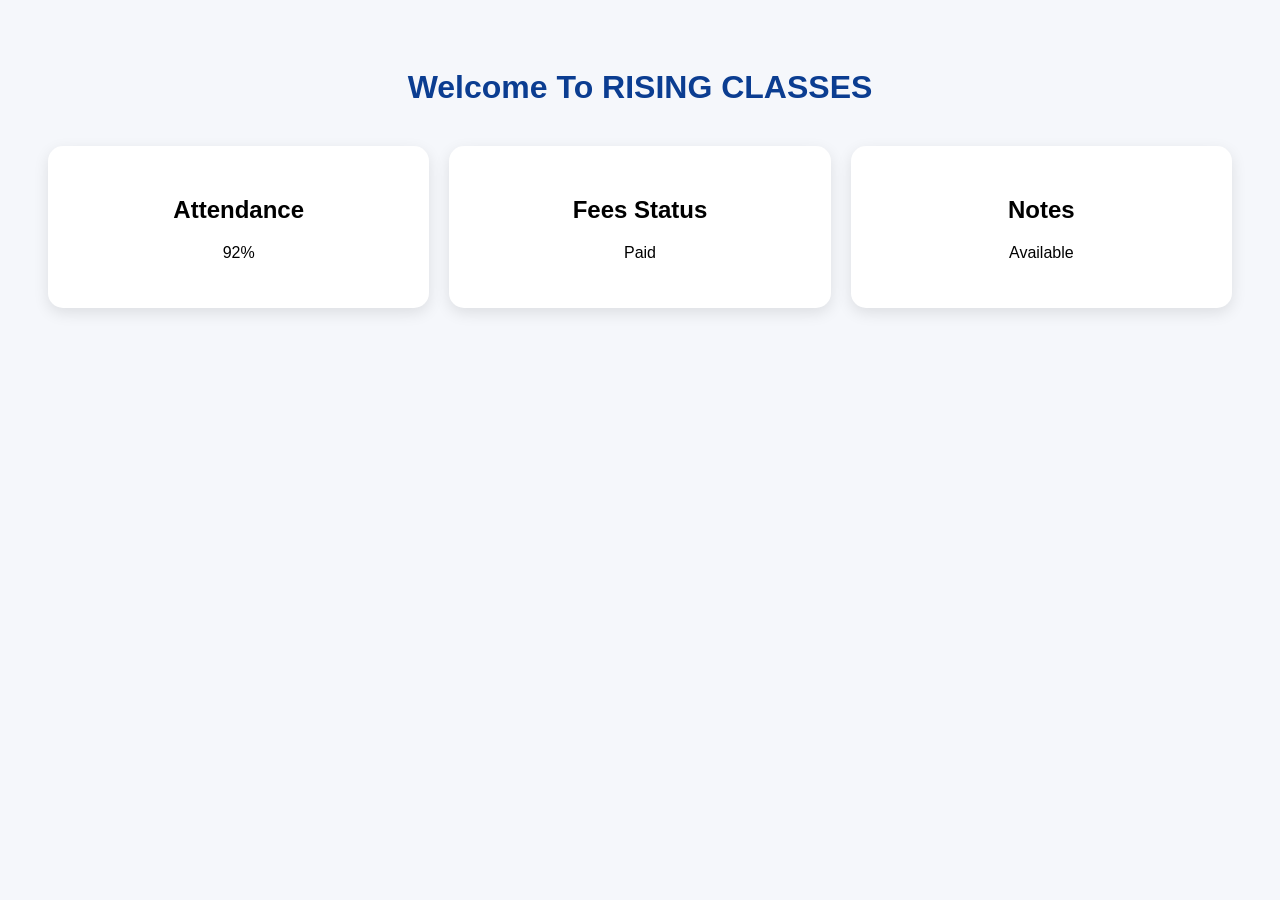
==== dashboard.html @ 3d07737f "second commit" ====
<!DOCTYPE html>
<html>
<head>
<title>Student Dashboard</title>
<link rel="stylesheet" href="css/dashboard.css">
</head>
<body>

<div class="dashboard">

<h1>Welcome To RISING CLASSES</h1>

<div class="dashboard-cards">

<div class="dashboard-card">
<h2>Attendance</h2>
<p>92%</p>
</div>

<div class="dashboard-card">
<h2>Fees Status</h2>
<p>Paid</p>
</div>

<div class="dashboard-card">
<h2>Notes</h2>
<p>Available</p>
</div>

</div>

</div>

</body>
</html>
---- css/dashboard.css ----
body{
font-family:Arial;
background:#f5f7fb;
padding:40px;
}





.dashboard h1{
text-align:center;
margin-bottom:40px;
color:#0b3d91;
}

.dashboard-cards{
display:grid;
grid-template-columns:repeat(auto-fit,minmax(250px,1fr));
gap:20px;
}

.dashboard-card{
background:white;
padding:30px;
border-radius:15px;
text-align:center;
box-shadow:0 5px 15px rgba(0,0,0,0.1);
}
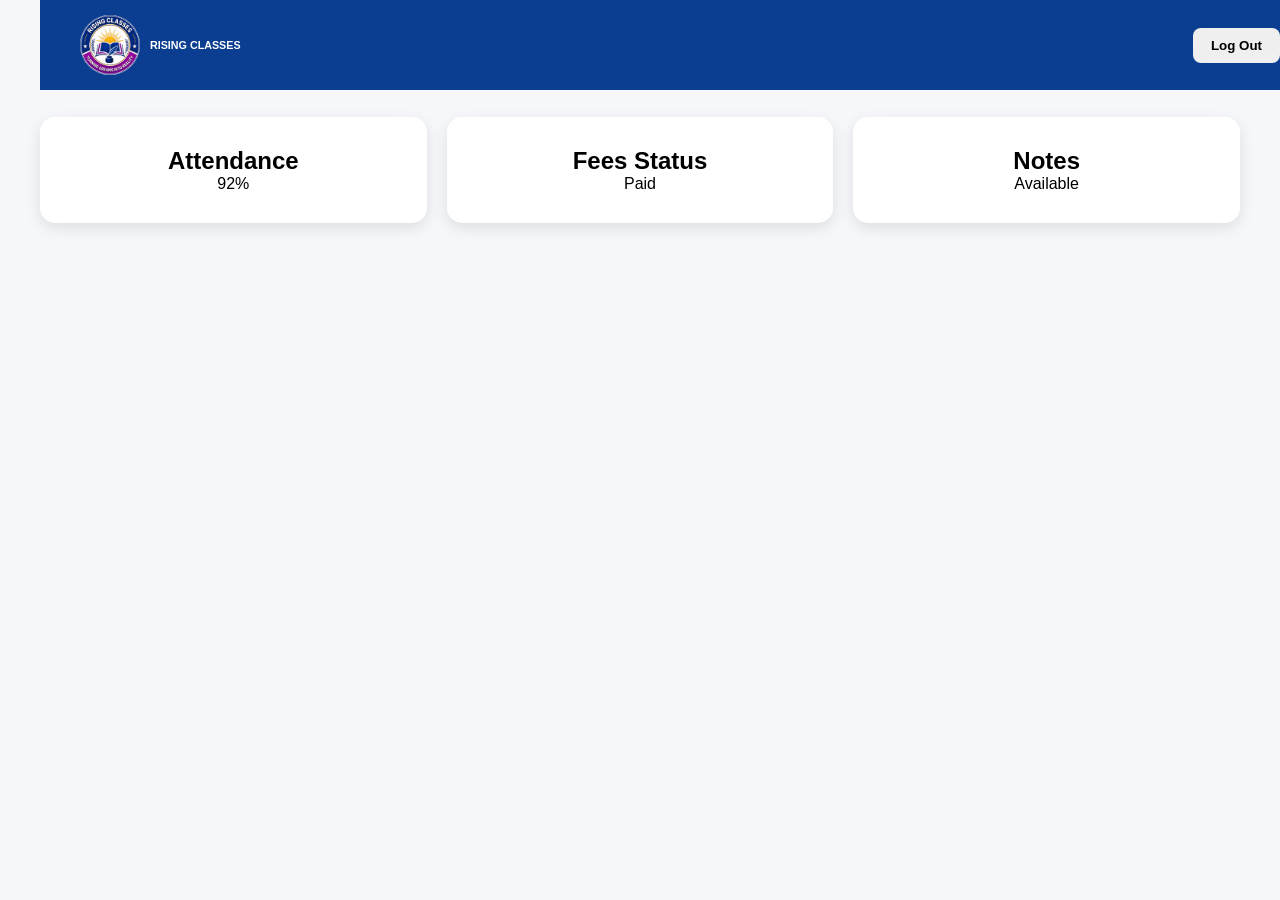
==== commit 5828273a: "Thrid commit" ====
--- a/dashboard.html
+++ b/dashboard.html
@@ -3,13 +3,36 @@
 <head>
 <title>Student Dashboard</title>
 <link rel="stylesheet" href="css/dashboard.css">
+<link rel="stylesheet" href="css/style.css">
 </head>
 <body>
+<header>
 
+<div class="logo-section">
+    <div class="logo ">
+        <img
+        src="images/logo.jpeg"
+        alt="Rising Classes Logo"
+        class="logo-image">
+        <h6>RISING CLASSES</h6>
+    </div>
+    
+</div>
+
+
+<div class="auth-buttons">
+<button onclick="logout()"  id="logout">Log Out </button>
+</div>
+
+</header>
+
+
+
+
+
+</div>
 <div class="dashboard">
-
 <h1>Welcome To RISING CLASSES</h1>
-
 <div class="dashboard-cards">
 
 <div class="dashboard-card">
@@ -28,8 +51,9 @@
 </div>
 
 </div>
+</div>
+<script src="js/auth.js"></script>
+<script src="js/script.js"></script>
+</body>
 
-</div>
-
-</body>
 </html>
--- a/css/style.css
+++ b/css/style.css
@@ -0,0 +1,204 @@
+*{
+margin:0;
+padding:0;
+box-sizing:border-box;
+scroll-behavior:smooth;
+font-family:Arial;
+}
+
+body{
+background:#f5f7fb;
+}
+
+header{
+position:fixed;
+top:0;
+width:100%;
+padding:15px 40px;
+background:#0b3d91;
+display:flex;
+justify-content:space-between;
+align-items:center;
+z-index:1000;
+}
+
+.logo-section{
+display:flex;
+align-items:center;
+gap:10px;
+color:white;
+}
+
+.logo-circle{
+width:45px;
+height:45px;
+border-radius:50%;
+background:orange;
+display:flex;
+align-items:center;
+justify-content:center;
+color:white;
+font-size:22px;
+}
+
+.logo-image{
+
+width:60px;
+height:60px;
+
+object-fit:contain;
+
+border-radius:50%;
+
+display:block;
+
+}
+
+
+.logo{
+
+display:flex;
+align-items:center;
+justify-content:center;
+
+gap:10px;
+
+}
+
+/* .logo{
+
+display:flex;
+flex-direction:column;
+
+align-items:center;
+justify-content:center;
+
+text-align:center;
+
+gap:10px;
+
+} */
+
+nav ul{
+display:flex;
+list-style:none;
+gap:20px;
+}
+
+nav ul li a{
+text-decoration:none;
+color:white;
+font-weight:bold;
+}
+
+.auth-buttons{
+display:flex;
+gap:10px;
+}
+
+.auth-buttons button{
+padding:10px 18px;
+border:none;
+border-radius:8px;
+font-weight:bold;
+cursor:pointer;
+}
+
+.hero{
+height:100vh;
+background:linear-gradient(rgba(0,0,0,0.6), rgba(0,0,0,0.6)),
+url('https://images.unsplash.com/photo-1523240795612-9a054b0db644?q=80&w=1400');
+background-size:cover;
+display:flex;
+justify-content:center;
+align-items:center;
+text-align:center;
+color:white;
+padding:20px;
+}
+
+.hero-content h1{
+font-size:60px;
+margin-bottom:20px;
+}
+
+.hero-content p{
+font-size:22px;
+margin-bottom:30px;
+}
+
+.main-btn{
+padding:14px 30px;
+background:orange;
+color:white;
+border:none;
+border-radius:8px;
+font-size:18px;
+cursor:pointer;
+}
+
+section{
+padding:100px 50px;
+}
+
+.section-title{
+text-align:center;
+font-size:40px;
+margin-bottom:50px;
+color:#0b3d91;
+}
+
+.card-container{
+display:grid;
+grid-template-columns:repeat(auto-fit,minmax(250px,1fr));
+gap:25px;
+}
+
+.card{
+background:white;
+padding:25px;
+border-radius:15px;
+box-shadow:0 5px 15px rgba(0,0,0,0.1);
+text-align:center;
+}
+
+.card img{
+width:100%;
+height:220px;
+object-fit:cover;
+border-radius:12px;
+margin-bottom:15px;
+}
+
+.about-text{
+max-width:900px;
+margin:auto;
+text-align:center;
+font-size:20px;
+line-height:1.8;
+}
+
+.form-box{
+max-width:600px;
+margin:auto;
+background:white;
+padding:30px;
+border-radius:15px;
+box-shadow:0 5px 15px rgba(0,0,0,0.1);
+}
+
+.form-box input,
+.form-box textarea{
+width:100%;
+padding:14px;
+margin:12px 0;
+border:1px solid #ccc;
+border-radius:8px;
+}
+
+footer{
+background:#0b3d91;
+color:white;
+text-align:center;
+padding:20px;
+}
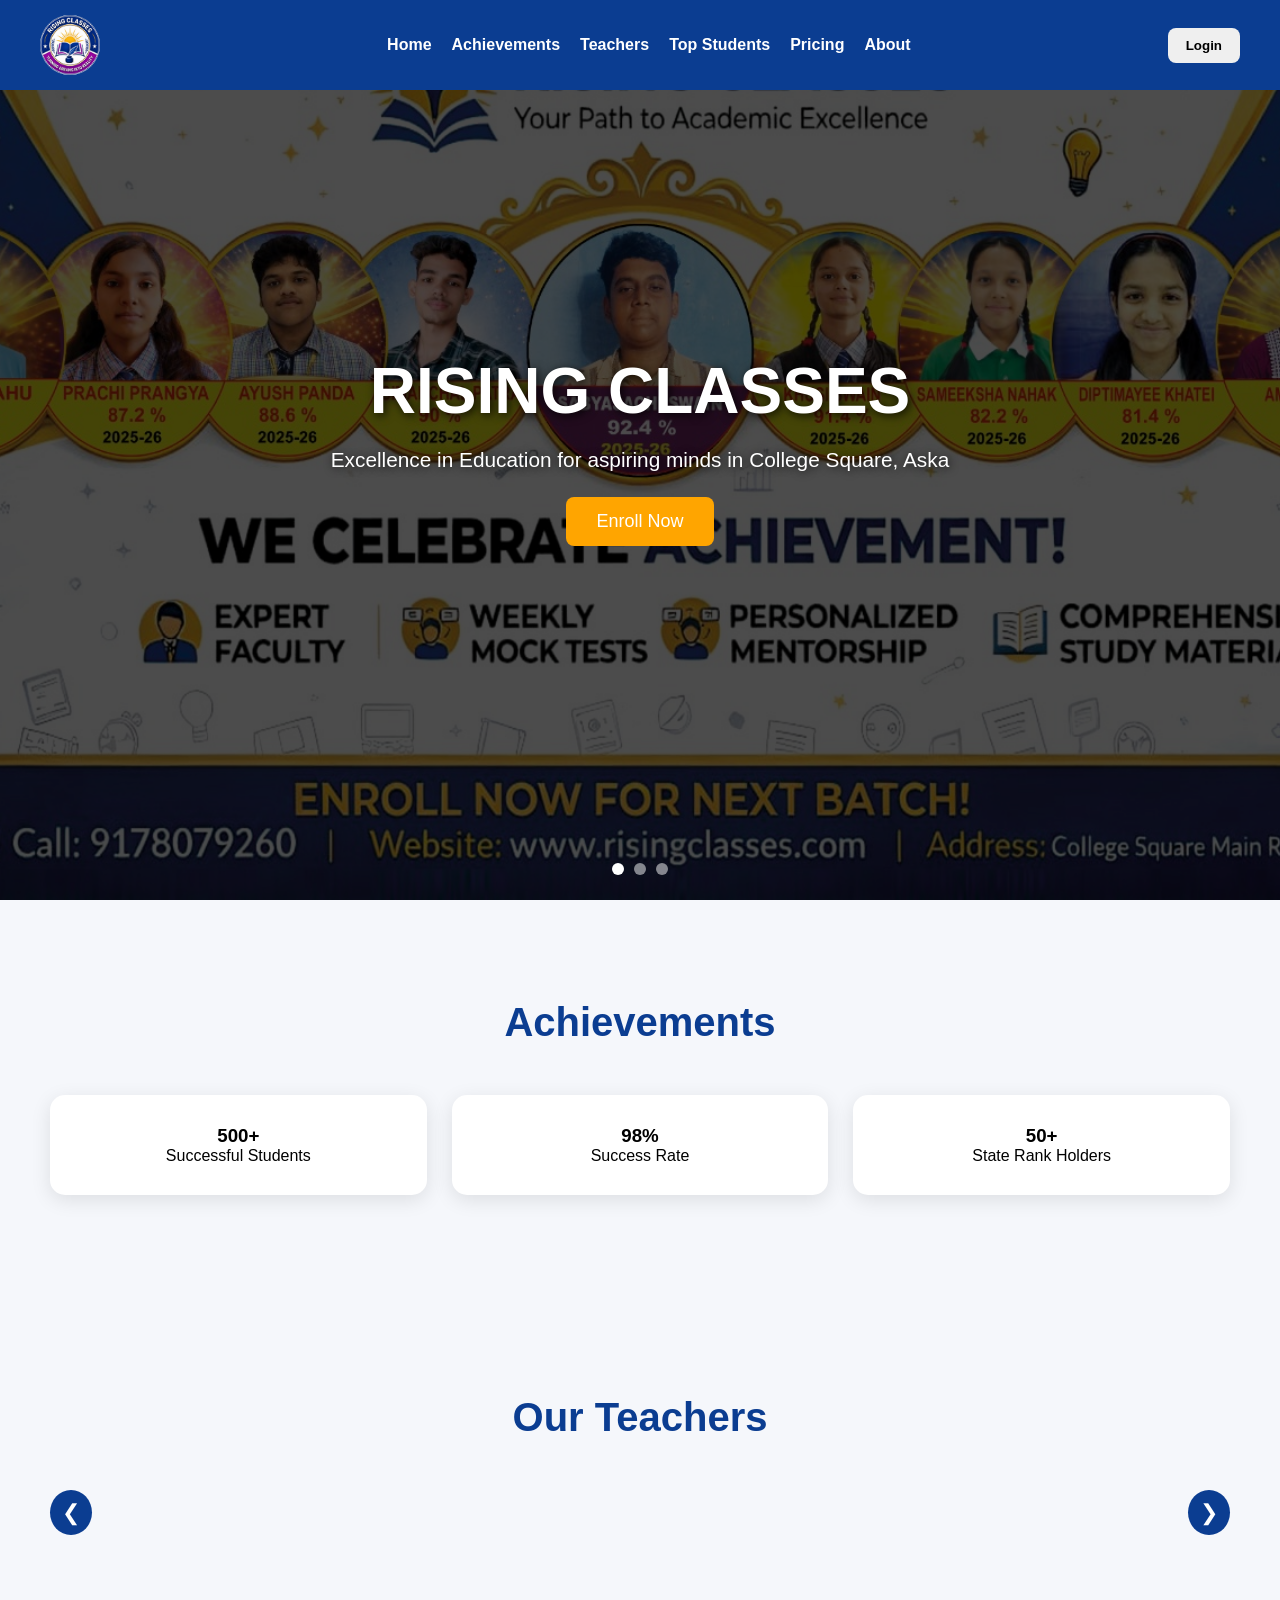
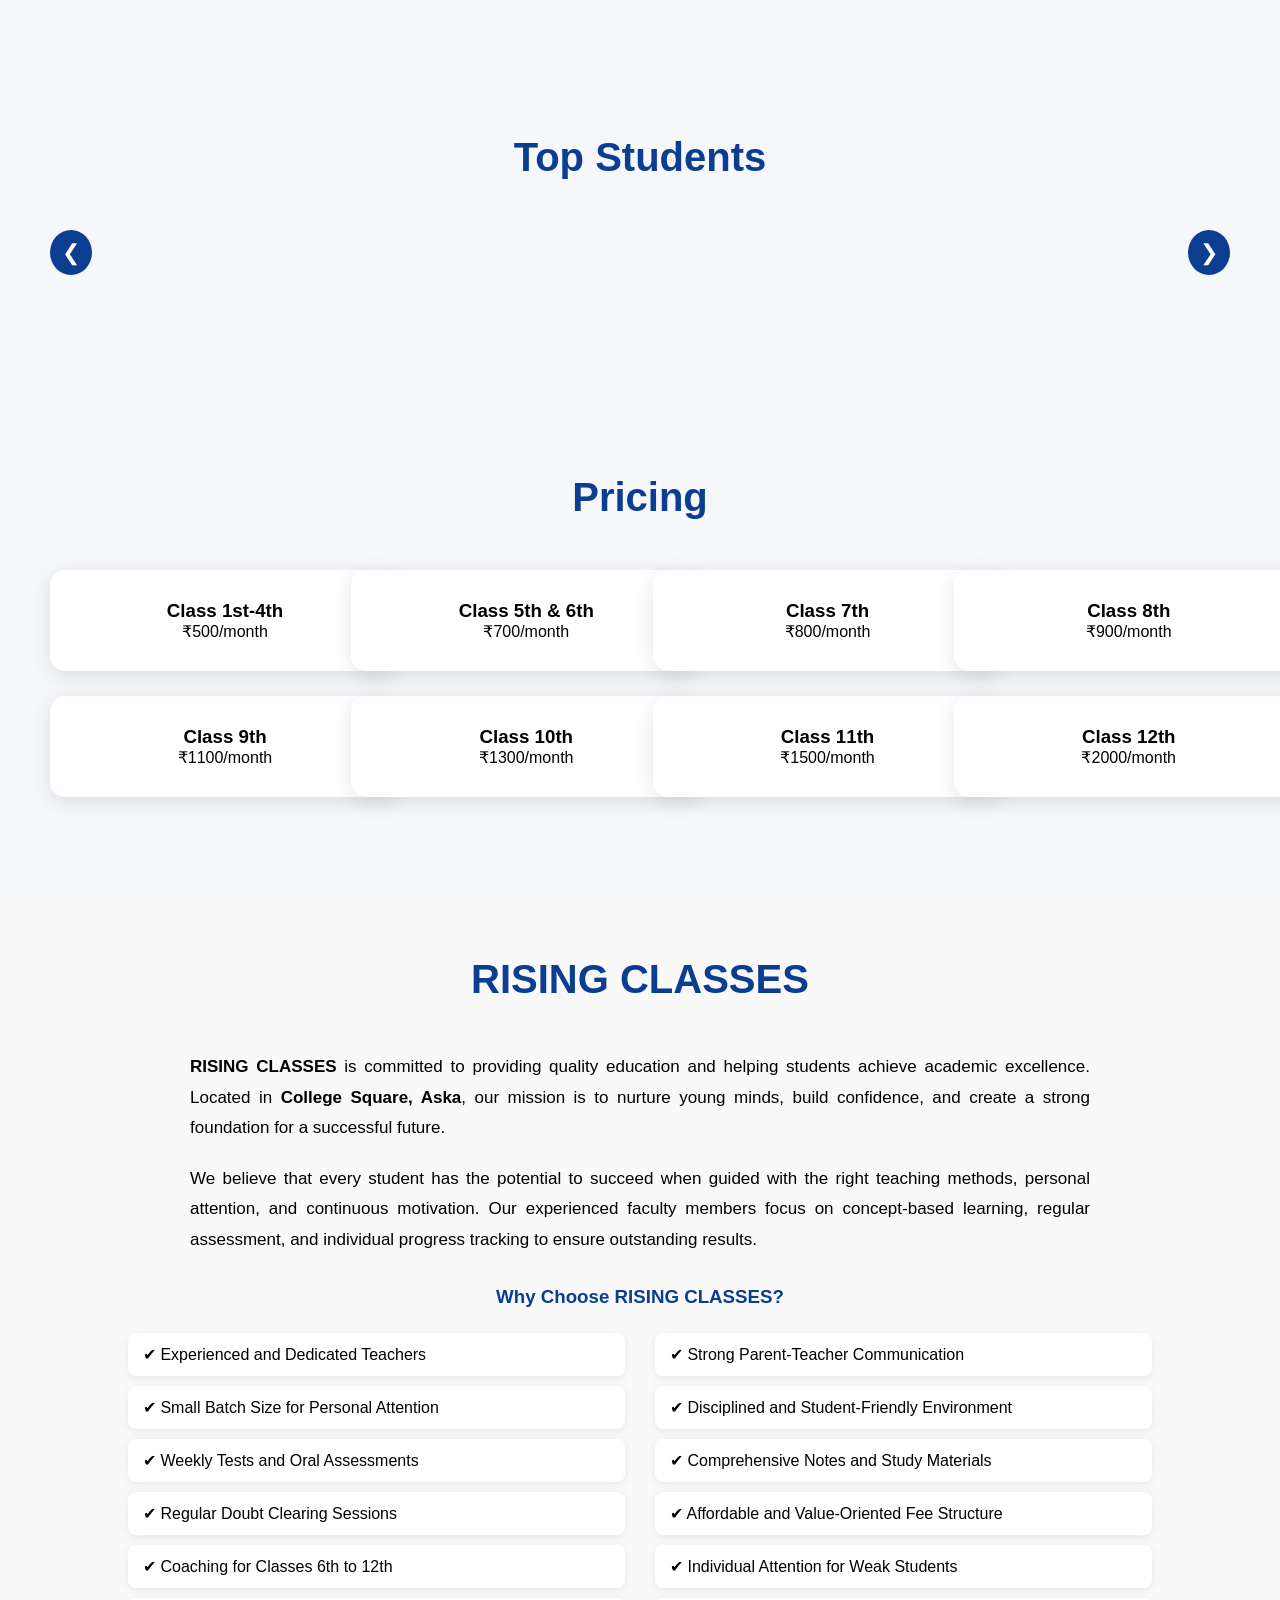
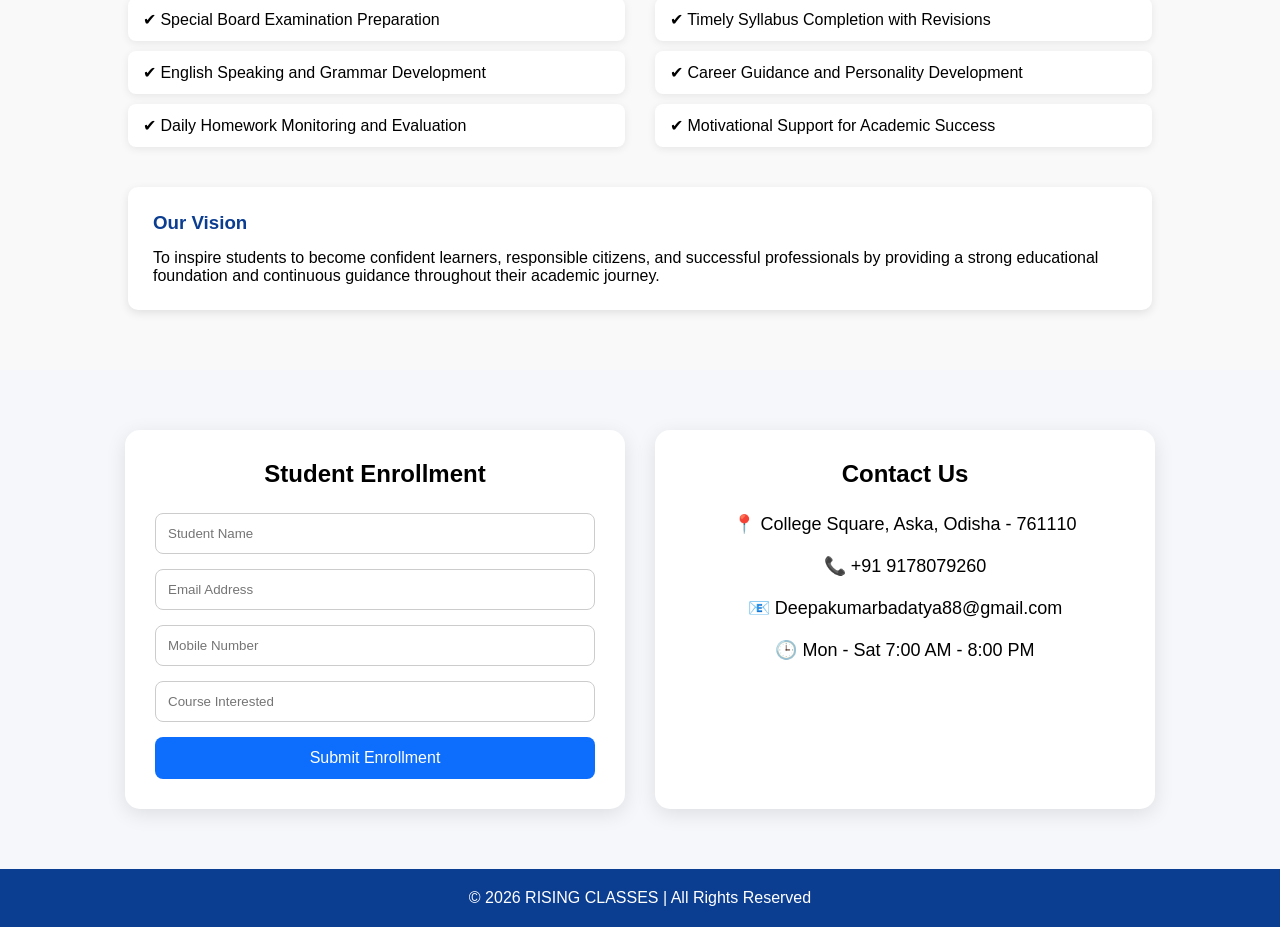
==== commit 6b05c9b3: "Seven commit" ====
--- a/dashboard.html
+++ b/dashboard.html
@@ -4,6 +4,21 @@
 <title>Student Dashboard</title>
 <link rel="stylesheet" href="css/dashboard.css">
 <link rel="stylesheet" href="css/style.css">
+<script>
+
+const adminEmail =
+sessionStorage.getItem(
+    "adminEmail"
+);
+
+if(!adminEmail){
+
+    window.location.href =
+    "index.html";
+
+}
+
+</script>
 </head>
 <body>
 <header>
@@ -51,9 +66,40 @@
 </div>
 
 </div>
+
+<section id="adminDashboard">
+
+    <h2>Enrolled Students</h2>
+
+    <table id="studentTable">
+
+        <thead>
+
+            <tr>
+
+                <th>ID</th>
+                <th>Name</th>
+                <th>Email</th>
+                <th>Phone</th>
+                <th>Class</th>
+                <th>Date</th>
+
+            </tr>
+
+        </thead>
+
+        <tbody>
+
+        </tbody>
+
+    </table>
+
+</section>
+
 </div>
 <script src="js/auth.js"></script>
 <script src="js/script.js"></script>
+<script src="js/dashboard.js"></script>
 </body>
 
 </html>
--- a/css/style.css
+++ b/css/style.css
@@ -27,6 +27,13 @@
 align-items:center;
 gap:10px;
 color:white;
+white-space:nowrap;
+}
+
+.logo-section h3{
+
+    margin:0;
+
 }
 
 .logo-circle{
@@ -46,7 +53,7 @@
 width:60px;
 height:60px;
 
-object-fit:contain;
+object-fit:cover;
 
 border-radius:50%;
 
@@ -65,24 +72,22 @@
 
 }
 
-/* .logo{
-
-display:flex;
-flex-direction:column;
-
-align-items:center;
-justify-content:center;
-
-text-align:center;
-
-gap:10px;
-
-} */
+nav{
+
+    margin-left:30px;
+
+}
 
 nav ul{
-display:flex;
-list-style:none;
-gap:20px;
+ display:flex;
+
+    gap:20px;
+
+    list-style:none;
+
+    margin:0;
+    padding:0;
+
 }
 
 nav ul li a{
@@ -104,10 +109,10 @@
 cursor:pointer;
 }
 
-.hero{
+/* .hero{
 height:100vh;
 background:linear-gradient(rgba(0,0,0,0.6), rgba(0,0,0,0.6)),
-url('https://images.unsplash.com/photo-1523240795612-9a054b0db644?q=80&w=1400');
+url('images/Achivement.jpeg');
 background-size:cover;
 display:flex;
 justify-content:center;
@@ -125,7 +130,7 @@
 .hero-content p{
 font-size:22px;
 margin-bottom:30px;
-}
+} */
 
 .main-btn{
 padding:14px 30px;
@@ -148,11 +153,17 @@
 color:#0b3d91;
 }
 
+.card-container-price{
+display:grid;
+grid-template-columns:repeat(auto-fit,minmax(250px,1fr));
+gap:25px;
+}
+/* 
 .card-container{
 display:grid;
 grid-template-columns:repeat(auto-fit,minmax(250px,1fr));
 gap:25px;
-}
+} */
 
 .card{
 background:white;
@@ -201,4 +212,442 @@
 color:white;
 text-align:center;
 padding:20px;
+}
+
+.about-section{
+    padding:60px 10%;
+    background:#f9f9f9;
+}
+
+.about-text{
+    font-size:17px;
+    line-height:1.8;
+    margin-bottom:20px;
+    text-align:justify;
+}
+
+.highlights{
+    margin-top:30px;
+}
+
+.highlights h3,
+.vision-box h3{
+    margin-bottom:15px;
+    color:#0b3d91;
+}
+
+.highlights ul{
+    list-style:none;
+    padding:0;
+}
+
+.highlights li{
+    padding:8px 0;
+    font-size:16px;
+}
+
+.vision-box{
+    margin-top:30px;
+    padding:25px;
+    background:white;
+    border-radius:10px;
+    box-shadow:0 3px 10px rgba(0,0,0,0.1);
+}
+
+
+.highlights{
+    margin-top:30px;
+}
+
+.highlights h3{
+    text-align:center;
+    margin-bottom:25px;
+    color:#0b3d91;
+}
+
+.highlight-grid{
+    display:grid;
+    grid-template-columns:1fr 1fr;
+    gap:30px;
+}
+
+.highlight-grid ul{
+    list-style:none;
+    padding:0;
+    margin:0;
+}
+
+.highlight-grid li{
+    padding:12px 15px;
+    margin-bottom:10px;
+    background:#fff;
+    border-radius:8px;
+    box-shadow:0 2px 8px rgba(0,0,0,0.08);
+    transition:0.3s;
+}
+
+.highlight-grid li:hover{
+    transform:translateY(-3px);
+}
+
+
+.carousel-wrapper{
+
+    position:relative;
+
+    display:flex;
+    align-items:center;
+
+}
+
+.card-container{
+
+    display:flex;
+    gap:20px;
+
+    overflow:hidden; 
+
+    /* scroll-behavior:smooth; */
+
+    /* overflow-x:auto;
+    overflow-y:hidden; */
+
+    width:100%;
+
+}
+
+.card{
+
+    min-width:280px;
+    flex:0 0 auto;
+
+}
+
+.nav-btn{
+
+    width:45px;
+    height:45px;
+
+    border:none;
+    border-radius:50%;
+
+    cursor:pointer;
+
+    font-size:22px;
+
+    background:#0b3d91;
+    color:white;
+
+    z-index:10;
+
+}
+
+.nav-btn:hover{
+
+    transform:scale(1.1);
+
+}
+
+
+.hero{
+
+    position:relative;
+
+    width:100%;
+    height:100vh;
+
+    overflow:hidden;
+
+    display:flex;
+    justify-content:center;
+    align-items:center;
+
+}
+
+.hero-slider{
+
+    position:absolute;
+
+    top:0;
+    left:0;
+
+    width:100%;
+    height:100%;
+
+    z-index:1;
+
+}
+
+.bg-slide{
+
+    position:absolute;
+
+    width:100%;
+    height:100%;
+
+    object-fit:cover;
+
+    opacity:0;
+
+    transition:opacity 1s ease;
+    filter: brightness(60%);
+
+
+}
+
+.bg-slide.active{
+
+    opacity:1;
+
+}
+.enroll-btn{
+    position:relative;
+    z-index:10;
+}
+
+
+.hero-overlay{
+
+    position:absolute;
+    top:0;
+    left:0;
+
+    width:100%;
+    height:100%;
+
+    background:rgba(0,0,0,0.5);
+
+    z-index:2;
+
+    pointer-events:none;
+
+}
+
+.hero-content{
+
+    position:relative;
+
+    z-index:100;
+
+    text-align:center;
+
+    color:white;
+
+    padding:20px;
+
+    /* background:
+        rgba(0,0,0,0.4); */
+
+    padding:30px;
+
+    border-radius:15px;
+    
+
+}
+
+.hero-content h1{
+
+    font-size:4rem;
+
+    margin-bottom:20px;
+    color:white;
+
+    text-shadow:
+        2px 2px 10px rgba(0,0,0,0.8);
+
+}
+
+.hero-content p{
+
+    font-size:1.3rem;
+
+    margin-bottom:25px;
+
+    color:white;
+
+    text-shadow:
+        1px 1px 8px rgba(0,0,0,0.8);
+
+}
+
+.dots{
+
+    position:absolute;
+
+    bottom:25px;
+
+    left:50%;
+
+    transform:translateX(-50%);
+
+    display:flex;
+
+    gap:10px;
+
+    z-index:4;
+
+}
+
+.dot{
+
+    width:12px;
+    height:12px;
+
+    border-radius:50%;
+
+    background:white;
+
+    opacity:.5;
+
+    cursor:pointer;
+
+}
+
+.dot.active{
+
+    opacity:1;
+
+}
+
+
+.enroll-contact-section{
+
+    display:flex;
+
+    justify-content:center;
+
+    gap:30px;
+
+    padding:60px 20px;
+
+    flex-wrap:wrap;
+
+}
+
+.card{
+
+    flex:1;
+
+    min-width:350px;
+
+    max-width:500px;
+
+    background:white;
+
+    border-radius:15px;
+
+    padding:30px;
+
+    box-shadow: 0 5px 20px rgba(0,0,0,0.1);
+
+}
+
+.card h2{
+
+    text-align:center;
+
+    margin-bottom:25px;
+
+}
+
+.enroll-card form{
+
+    display:flex;
+
+    flex-direction:column;
+
+    gap:15px;
+
+}
+
+.enroll-card input,
+.enroll-card select{
+
+    padding:12px;
+
+    border:1px solid #ccc;
+
+    border-radius:8px;
+
+}
+
+.enroll-card button{
+
+    padding:12px;
+
+    border:none;
+
+    border-radius:8px;
+
+    background:#0d6efd;
+
+    color:white;
+
+    font-size:16px;
+
+    cursor:pointer;
+
+}
+
+.contact-info{
+
+    display:flex;
+
+    flex-direction:column;
+
+    gap:20px;
+
+    font-size:18px;
+
+}
+
+
+@media screen and (max-width:768px){
+
+    nav{
+
+        width:100%;
+        overflow-x:auto;
+
+    }
+
+    nav ul{
+
+        flex-wrap:nowrap;
+
+        width:max-content;
+
+    }
+
+    nav::-webkit-scrollbar{
+        display:none;
+    }
+
+}
+
+
+
+#studentTable{
+
+    width:100%;
+
+    border-collapse:collapse;
+
+}
+
+#studentTable th,
+#studentTable td{
+
+    border:1px solid #ddd;
+
+    padding:10px;
+
+}
+
+#studentTable th{
+
+    background:#0b3d91;
+
+    color:white;
+
 }
